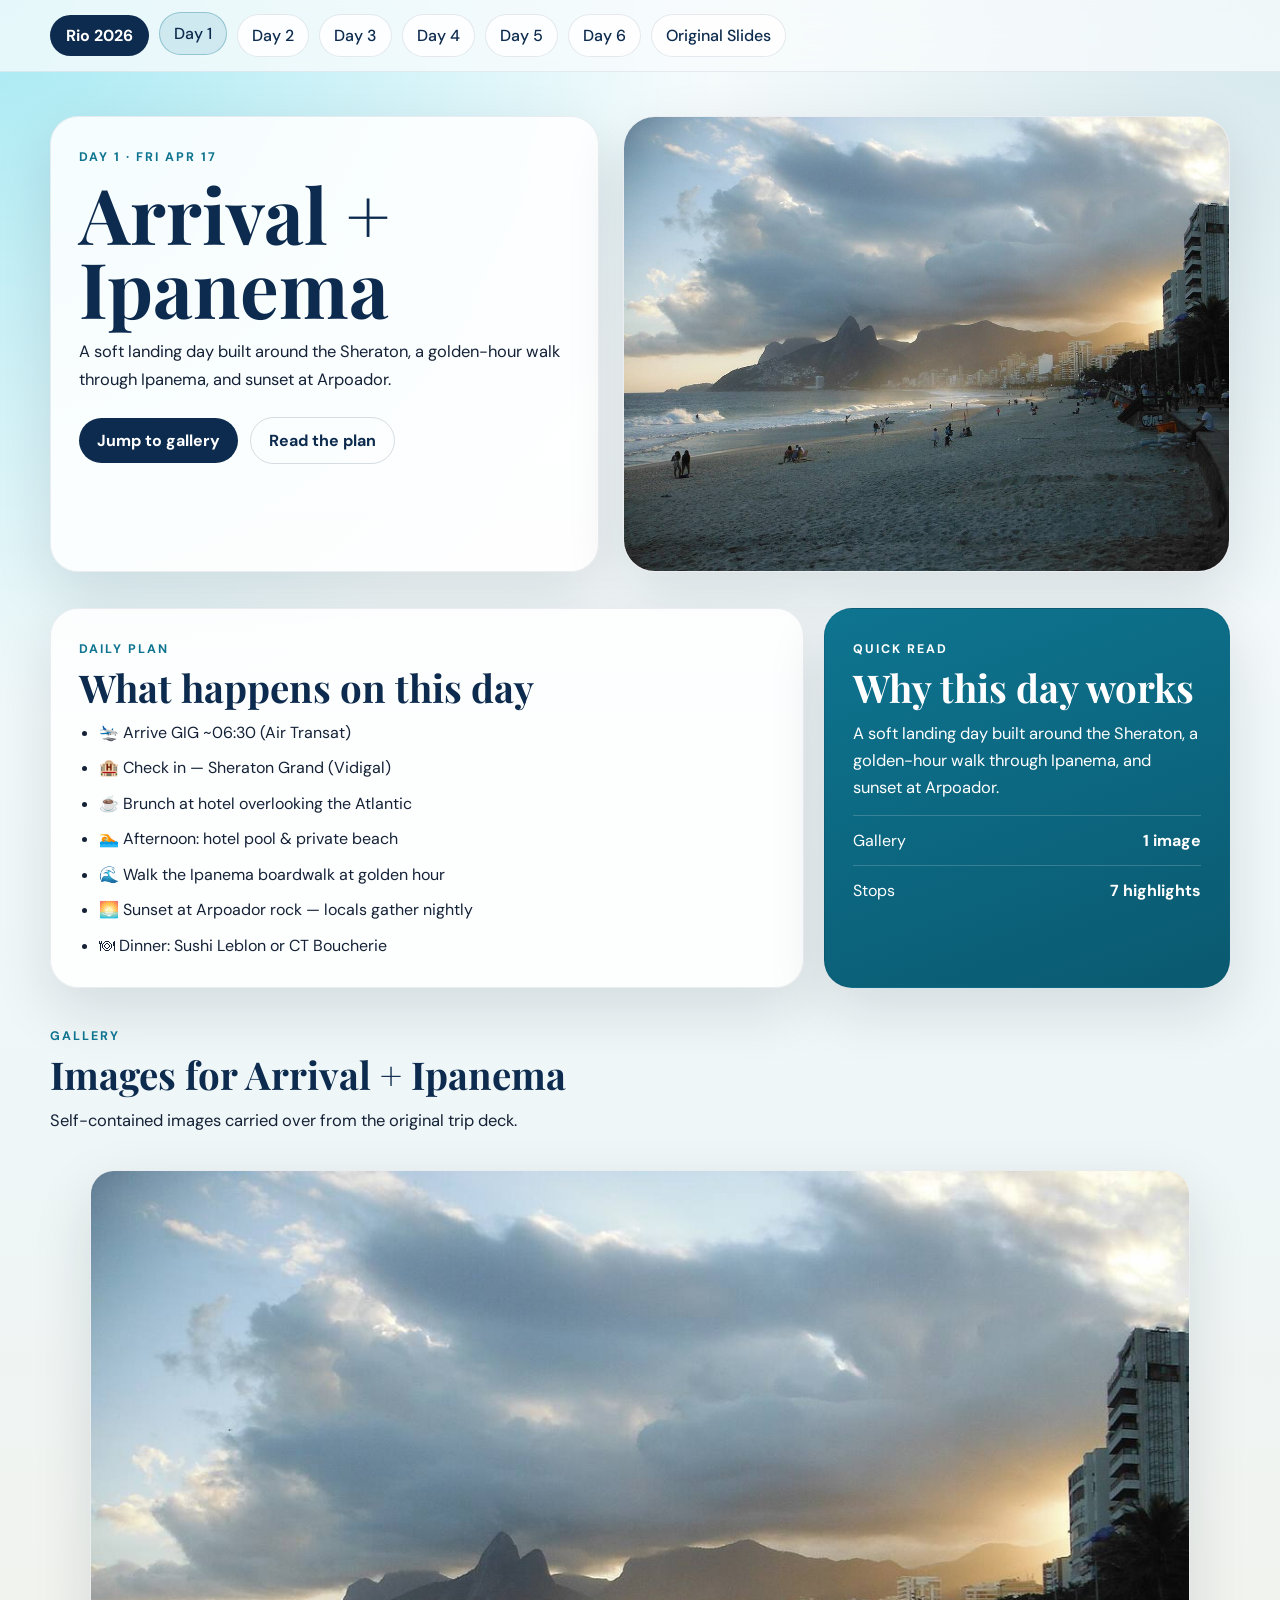
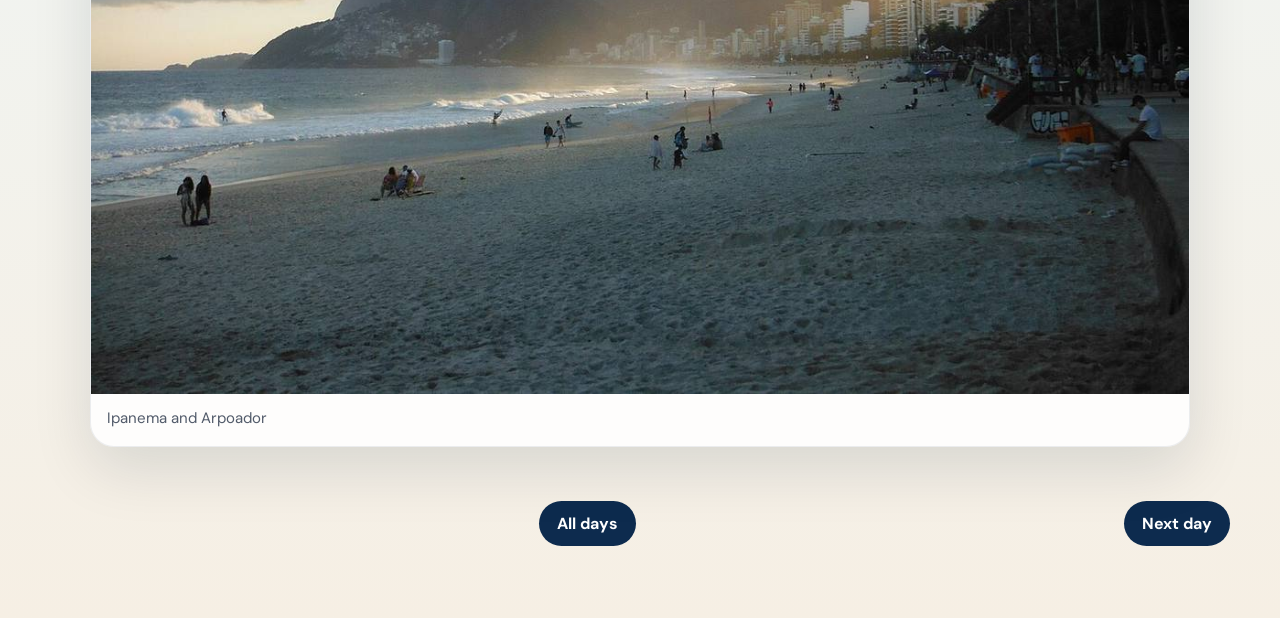
==== day-1.html @ de583c16 "Turn the Rio site into a day-by-day itinerary" ====
<!doctype html>
<html lang="en">
<head>
  <meta charset="utf-8">
  <meta name="viewport" content="width=device-width, initial-scale=1">
  <title>Arrival + Ipanema · Rio 2026</title>
  <meta name="description" content="A soft landing day built around the Sheraton, a golden-hour walk through Ipanema, and sunset at Arpoador.">
  <link rel="preconnect" href="https://fonts.googleapis.com">
  <link rel="preconnect" href="https://fonts.gstatic.com" crossorigin>
  <link href="https://fonts.googleapis.com/css2?family=DM+Sans:wght@400;500;700&family=Playfair+Display:wght@600;700;800&display=swap" rel="stylesheet">
  <link rel="stylesheet" href="styles.css">
</head>
<body class="site-day">
  <header class="site-nav">
    <nav>
      <a href="index.html" class="nav-home">Rio 2026</a>
<a href="day-1.html" class="day-link active">Day 1</a>
<a href="day-2.html" class="day-link">Day 2</a>
<a href="day-3.html" class="day-link">Day 3</a>
<a href="day-4.html" class="day-link">Day 4</a>
<a href="day-5.html" class="day-link">Day 5</a>
<a href="day-6.html" class="day-link">Day 6</a>
<a href="slides.html" class="nav-ghost">Original Slides</a>
    </nav>
  </header>

  <main>
    <section class="hero hero-day reveal">
      <div class="hero-copy">
        <div class="eyebrow">Day 1 · Fri Apr 17</div>
        <h1>Arrival + Ipanema</h1>
        <p>A soft landing day built around the Sheraton, a golden-hour walk through Ipanema, and sunset at Arpoador.</p>
        <div class="hero-actions">
          <a href="#gallery" class="btn-primary">Jump to gallery</a>
          <a href="#plan" class="btn-secondary">Read the plan</a>
        </div>
      </div>
      <div class="hero-panel">
        <img src="[data-uri]" alt="Arrival + Ipanema">
      </div>
    </section>

    <section class="content-grid">
      <article class="detail-card reveal" id="plan">
        <div class="eyebrow">Daily plan</div>
        <h2>What happens on this day</h2>
        <ul class="detail-list">
          <li>🛬 Arrive GIG ~06:30 (Air Transat)</li><li>🏨 Check in — Sheraton Grand (Vidigal)</li><li>☕ Brunch at hotel overlooking the Atlantic</li><li>🏊 Afternoon: hotel pool &amp; private beach</li><li>🌊 Walk the Ipanema boardwalk at golden hour</li><li>🌅 Sunset at Arpoador rock — locals gather nightly</li><li>🍽 Dinner: Sushi Leblon or CT Boucherie</li>
        </ul>
      </article>

      <aside class="detail-card reveal accent-card">
        <div class="eyebrow">Quick read</div>
        <h2>Why this day works</h2>
        <p>A soft landing day built around the Sheraton, a golden-hour walk through Ipanema, and sunset at Arpoador.</p>
        <div class="stat-row">
          <span class="stat-label">Gallery</span>
          <strong>1 image</strong>
        </div>
        <div class="stat-row">
          <span class="stat-label">Stops</span>
          <strong>7 highlights</strong>
        </div>
      </aside>
    </section>

    <section class="section-head reveal" id="gallery">
      <div class="eyebrow">Gallery</div>
      <h2>Images for Arrival + Ipanema</h2>
      <p>Self-contained images carried over from the original trip deck.</p>
    </section>

    <section class="gallery-grid">
      
      <figure class="gallery-card reveal">
        <img src="[data-uri]" alt="Ipanema and Arpoador">
        <figcaption>Ipanema and Arpoador</figcaption>
      </figure>

    </section>

    <section class="pager">
      <span></span>
      <a href="index.html" class="pager-link">All days</a>
      <a href="day-2.html" class="pager-link">Next day</a>
    </section>
  </main>
</body>
</html>
---- styles.css ----
:root {
  --navy: #0d2b4e;
  --teal: #0e7490;
  --lt-teal: #9ee7f2;
  --sand: #f6efe4;
  --mist: #d9ecf2;
  --ink: #142136;
  --white: #ffffff;
  --line: rgba(13, 43, 78, 0.12);
  --shadow: 0 22px 60px rgba(7, 25, 44, 0.12);
}

* {
  box-sizing: border-box;
}

html {
  scroll-behavior: smooth;
}

body {
  margin: 0;
  font-family: "DM Sans", sans-serif;
  color: var(--ink);
  background:
    radial-gradient(circle at top left, rgba(158, 231, 242, 0.9), transparent 28%),
    radial-gradient(circle at top right, rgba(14, 116, 144, 0.15), transparent 24%),
    linear-gradient(180deg, #f8fcfd 0%, #eef6f7 52%, #f6efe4 100%);
}

img {
  display: block;
  max-width: 100%;
}

a {
  color: inherit;
  text-decoration: none;
}

main {
  width: min(1180px, calc(100vw - 32px));
  margin: 0 auto;
  padding: 24px 0 72px;
}

.site-nav {
  position: sticky;
  top: 0;
  z-index: 10;
  backdrop-filter: blur(18px);
  background: rgba(248, 252, 253, 0.78);
  border-bottom: 1px solid rgba(13, 43, 78, 0.08);
}

.site-nav nav {
  width: min(1180px, calc(100vw - 32px));
  margin: 0 auto;
  padding: 14px 0;
  display: flex;
  flex-wrap: wrap;
  gap: 10px;
  align-items: center;
}

.nav-home,
.day-link,
.nav-ghost,
.btn-primary,
.btn-secondary,
.pager-link {
  border-radius: 999px;
  transition: transform 180ms ease, background 180ms ease, color 180ms ease, border-color 180ms ease;
}

.nav-home {
  padding: 10px 16px;
  background: var(--navy);
  color: var(--white);
  font-weight: 700;
}

.day-link,
.nav-ghost {
  padding: 10px 14px;
  border: 1px solid rgba(13, 43, 78, 0.1);
  background: rgba(255, 255, 255, 0.8);
  color: var(--navy);
  font-weight: 500;
}

.day-link.active,
.day-link:hover,
.nav-ghost:hover,
.btn-primary:hover,
.btn-secondary:hover,
.pager-link:hover,
.excursion-card:hover {
  transform: translateY(-2px);
}

.day-link.active {
  background: rgba(14, 116, 144, 0.12);
  border-color: rgba(14, 116, 144, 0.32);
}

.hero {
  display: grid;
  gap: 24px;
  align-items: stretch;
  margin: 20px 0 36px;
}

.hero-home {
  grid-template-columns: minmax(0, 1.1fr) minmax(320px, 0.9fr);
}

.hero-day {
  grid-template-columns: minmax(0, 0.95fr) minmax(320px, 1.05fr);
}

.hero-copy,
.hero-panel,
.detail-card,
.excursion-card,
.gallery-card {
  background: rgba(255, 255, 255, 0.86);
  border: 1px solid rgba(13, 43, 78, 0.08);
  box-shadow: var(--shadow);
}

.hero-copy,
.detail-card {
  border-radius: 28px;
  padding: 28px;
}

.hero-panel {
  border-radius: 32px;
  overflow: hidden;
  min-height: 320px;
}

.hero-panel img {
  width: 100%;
  height: 100%;
  object-fit: cover;
}

.eyebrow {
  display: inline-block;
  margin-bottom: 12px;
  font-size: 0.78rem;
  letter-spacing: 0.16em;
  text-transform: uppercase;
  color: var(--teal);
  font-weight: 700;
}

h1,
h2 {
  margin: 0 0 14px;
  font-family: "Playfair Display", serif;
  color: var(--navy);
  line-height: 0.96;
}

h1 {
  font-size: clamp(2.8rem, 6vw, 5.8rem);
}

h2 {
  font-size: clamp(2rem, 3vw, 3rem);
}

p {
  margin: 0;
  line-height: 1.65;
  font-size: 1.03rem;
}

.hero-actions,
.card-meta,
.pager {
  display: flex;
  flex-wrap: wrap;
  gap: 12px;
  align-items: center;
}

.hero-actions {
  margin-top: 24px;
}

.btn-primary,
.btn-secondary,
.pager-link {
  padding: 12px 18px;
  font-weight: 700;
}

.btn-primary,
.pager-link {
  background: var(--navy);
  color: var(--white);
}

.btn-secondary {
  background: transparent;
  color: var(--navy);
  border: 1px solid rgba(13, 43, 78, 0.16);
}

.section-head {
  margin: 24px 0 20px;
  max-width: 780px;
}

.excursion-grid {
  display: grid;
  gap: 18px;
}

.excursion-card {
  display: grid;
  grid-template-columns: minmax(260px, 0.78fr) minmax(0, 1.22fr);
  border-radius: 26px;
  overflow: hidden;
}

.card-media {
  min-height: 280px;
}

.card-media img {
  width: 100%;
  height: 100%;
  object-fit: cover;
}

.card-copy {
  padding: 24px;
  display: grid;
  gap: 14px;
}

.card-copy h2 {
  font-size: clamp(1.8rem, 2vw, 2.5rem);
  margin-bottom: 0;
}

.preview-list,
.detail-list {
  margin: 0;
  padding-left: 20px;
  display: grid;
  gap: 10px;
  line-height: 1.6;
}

.preview-list {
  color: rgba(20, 33, 54, 0.85);
}

.card-meta {
  justify-content: space-between;
  font-size: 0.95rem;
  font-weight: 600;
  color: var(--teal);
}

.content-grid {
  display: grid;
  grid-template-columns: minmax(0, 1.3fr) minmax(280px, 0.7fr);
  gap: 20px;
  margin: 24px 0 36px;
}

.accent-card {
  background:
    linear-gradient(160deg, rgba(14, 116, 144, 0.96), rgba(9, 88, 110, 0.96)),
    var(--teal);
  color: var(--white);
}

.accent-card h2,
.accent-card .eyebrow,
.accent-card .stat-label {
  color: var(--white);
}

.stat-row {
  display: flex;
  justify-content: space-between;
  align-items: center;
  padding-top: 14px;
  margin-top: 14px;
  border-top: 1px solid rgba(255, 255, 255, 0.18);
}

.gallery-grid {
  display: grid;
  grid-template-columns: repeat(auto-fit, minmax(280px, 1fr));
  gap: 18px;
}

.gallery-card {
  border-radius: 24px;
  overflow: hidden;
}

.gallery-card img {
  width: 100%;
  aspect-ratio: 4 / 3;
  object-fit: cover;
}

.gallery-card figcaption {
  padding: 14px 16px 18px;
  font-size: 0.94rem;
  color: rgba(20, 33, 54, 0.74);
}

.pager {
  justify-content: space-between;
  margin-top: 38px;
}

.reveal {
  animation: reveal-up 700ms ease both;
}

@keyframes reveal-up {
  from {
    opacity: 0;
    transform: translateY(18px);
  }
  to {
    opacity: 1;
    transform: translateY(0);
  }
}

@media (max-width: 920px) {
  .hero-home,
  .hero-day,
  .content-grid,
  .excursion-card {
    grid-template-columns: 1fr;
  }

  .hero-panel,
  .card-media {
    min-height: 240px;
  }

  h1 {
    font-size: clamp(2.4rem, 11vw, 4rem);
  }
}

@media (max-width: 640px) {
  main,
  .site-nav nav {
    width: min(100vw - 20px, 1180px);
  }

  .hero-copy,
  .detail-card,
  .card-copy {
    padding: 20px;
  }

  .site-nav nav {
    gap: 8px;
  }

  .nav-home,
  .day-link,
  .nav-ghost {
    padding: 9px 12px;
    font-size: 0.92rem;
  }
}
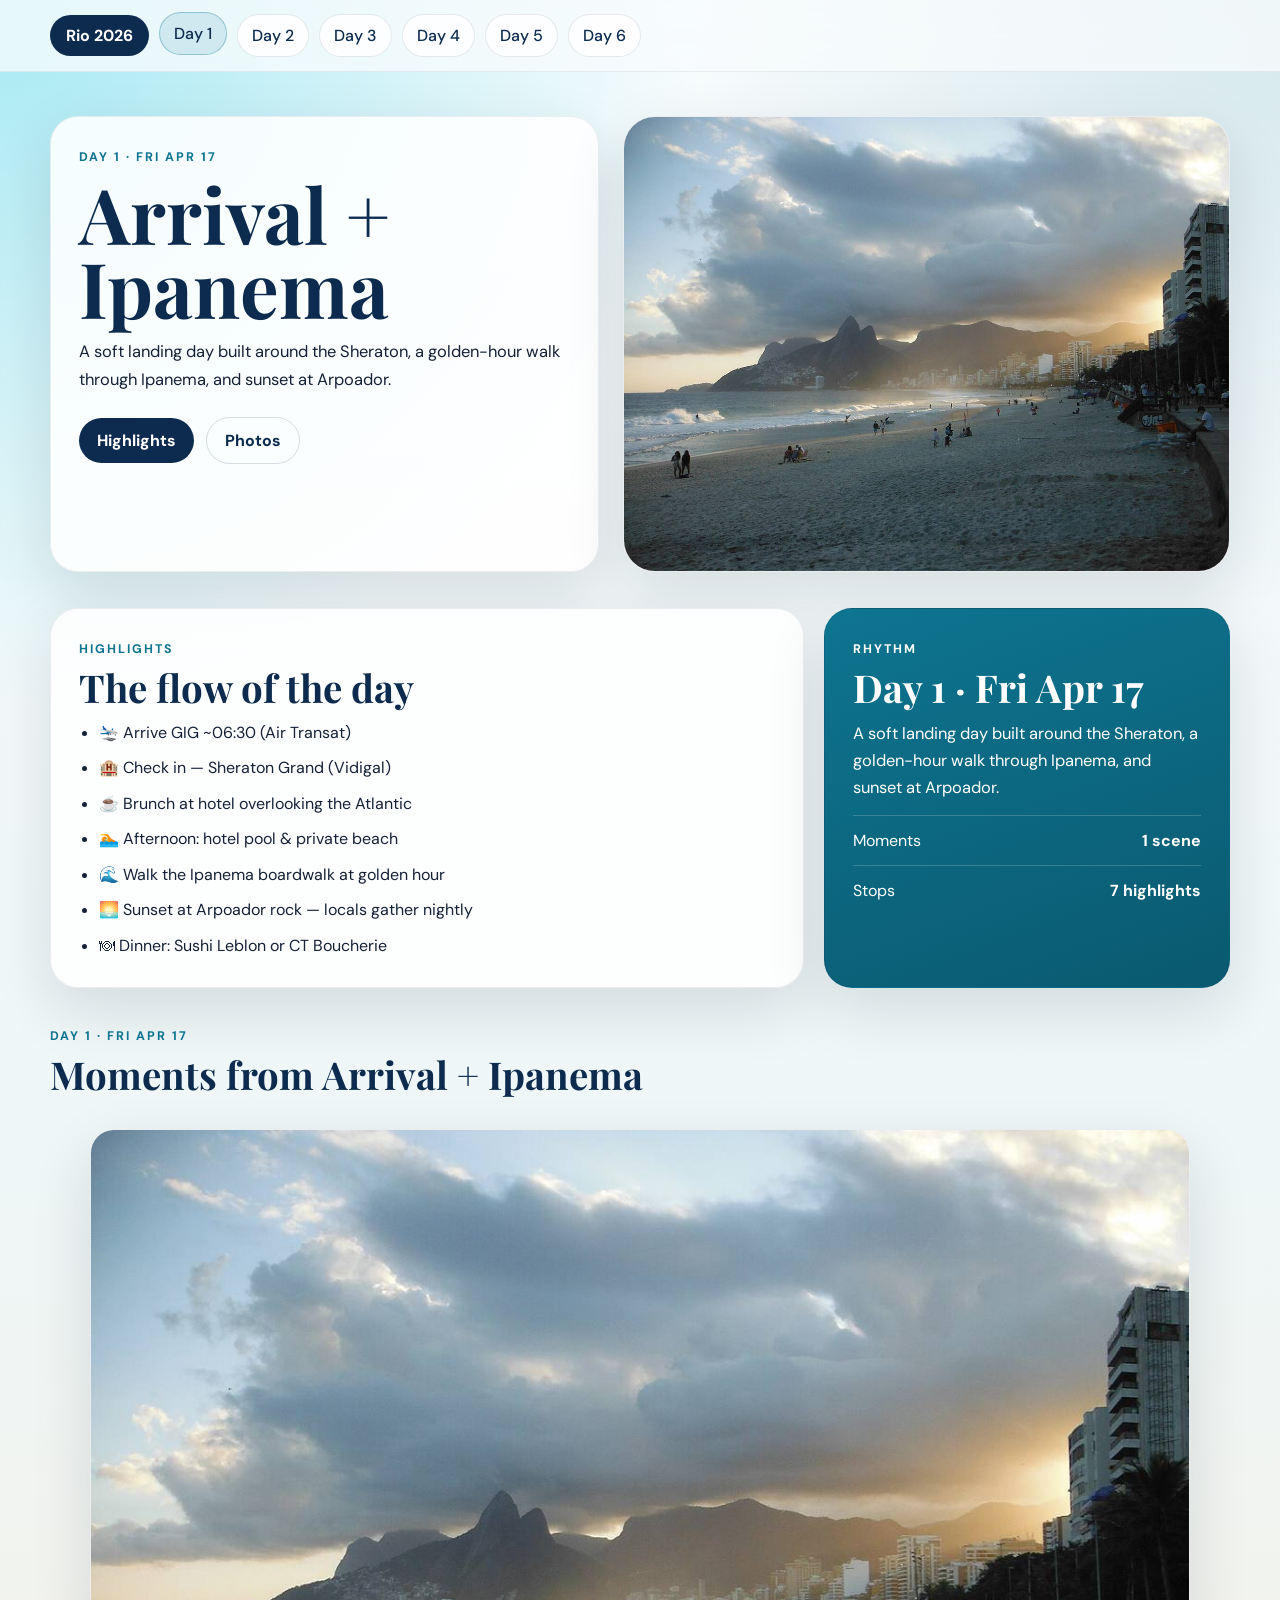
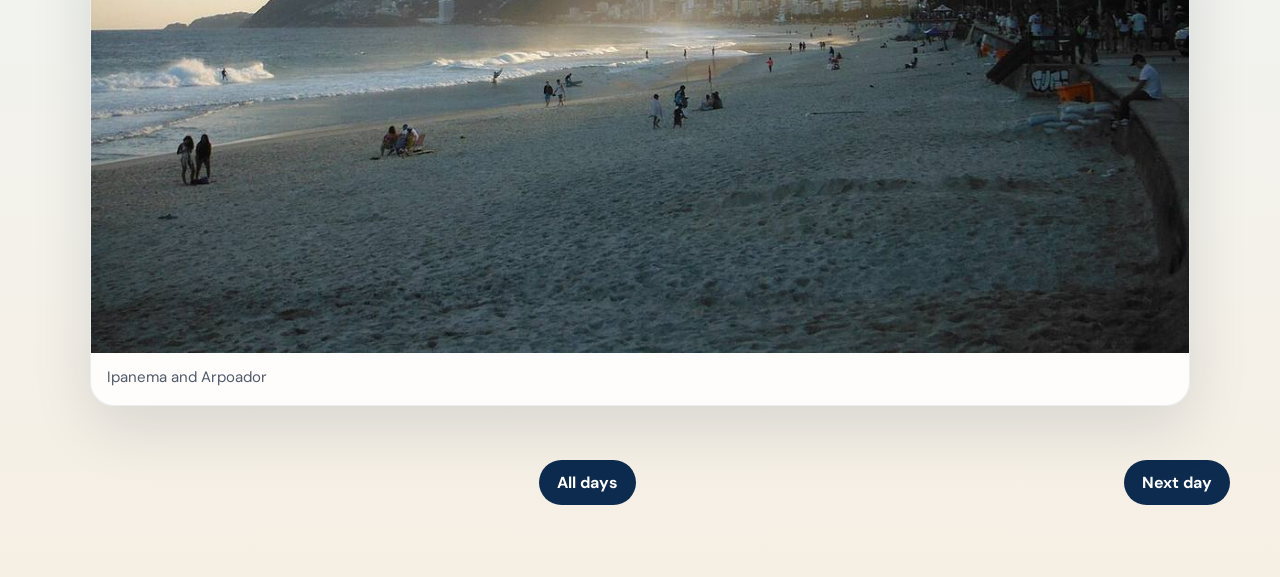
==== commit 719d8408: "Tighten the itinerary site copy" ====
--- a/day-1.html
+++ b/day-1.html
@@ -20,7 +20,6 @@
 <a href="day-4.html" class="day-link">Day 4</a>
 <a href="day-5.html" class="day-link">Day 5</a>
 <a href="day-6.html" class="day-link">Day 6</a>
-<a href="slides.html" class="nav-ghost">Original Slides</a>
     </nav>
   </header>
 
@@ -31,8 +30,8 @@
         <h1>Arrival + Ipanema</h1>
         <p>A soft landing day built around the Sheraton, a golden-hour walk through Ipanema, and sunset at Arpoador.</p>
         <div class="hero-actions">
-          <a href="#gallery" class="btn-primary">Jump to gallery</a>
-          <a href="#plan" class="btn-secondary">Read the plan</a>
+          <a href="#plan" class="btn-primary">Highlights</a>
+          <a href="#gallery" class="btn-secondary">Photos</a>
         </div>
       </div>
       <div class="hero-panel">
@@ -42,20 +41,20 @@
 
     <section class="content-grid">
       <article class="detail-card reveal" id="plan">
-        <div class="eyebrow">Daily plan</div>
-        <h2>What happens on this day</h2>
+        <div class="eyebrow">Highlights</div>
+        <h2>The flow of the day</h2>
         <ul class="detail-list">
           <li>🛬 Arrive GIG ~06:30 (Air Transat)</li><li>🏨 Check in — Sheraton Grand (Vidigal)</li><li>☕ Brunch at hotel overlooking the Atlantic</li><li>🏊 Afternoon: hotel pool &amp; private beach</li><li>🌊 Walk the Ipanema boardwalk at golden hour</li><li>🌅 Sunset at Arpoador rock — locals gather nightly</li><li>🍽 Dinner: Sushi Leblon or CT Boucherie</li>
         </ul>
       </article>
 
       <aside class="detail-card reveal accent-card">
-        <div class="eyebrow">Quick read</div>
-        <h2>Why this day works</h2>
+        <div class="eyebrow">Rhythm</div>
+        <h2>Day 1 · Fri Apr 17</h2>
         <p>A soft landing day built around the Sheraton, a golden-hour walk through Ipanema, and sunset at Arpoador.</p>
         <div class="stat-row">
-          <span class="stat-label">Gallery</span>
-          <strong>1 image</strong>
+          <span class="stat-label">Moments</span>
+          <strong>1 scene</strong>
         </div>
         <div class="stat-row">
           <span class="stat-label">Stops</span>
@@ -65,9 +64,8 @@
     </section>
 
     <section class="section-head reveal" id="gallery">
-      <div class="eyebrow">Gallery</div>
-      <h2>Images for Arrival + Ipanema</h2>
-      <p>Self-contained images carried over from the original trip deck.</p>
+      <div class="eyebrow">Day 1 · Fri Apr 17</div>
+      <h2>Moments from Arrival + Ipanema</h2>
     </section>
 
     <section class="gallery-grid">
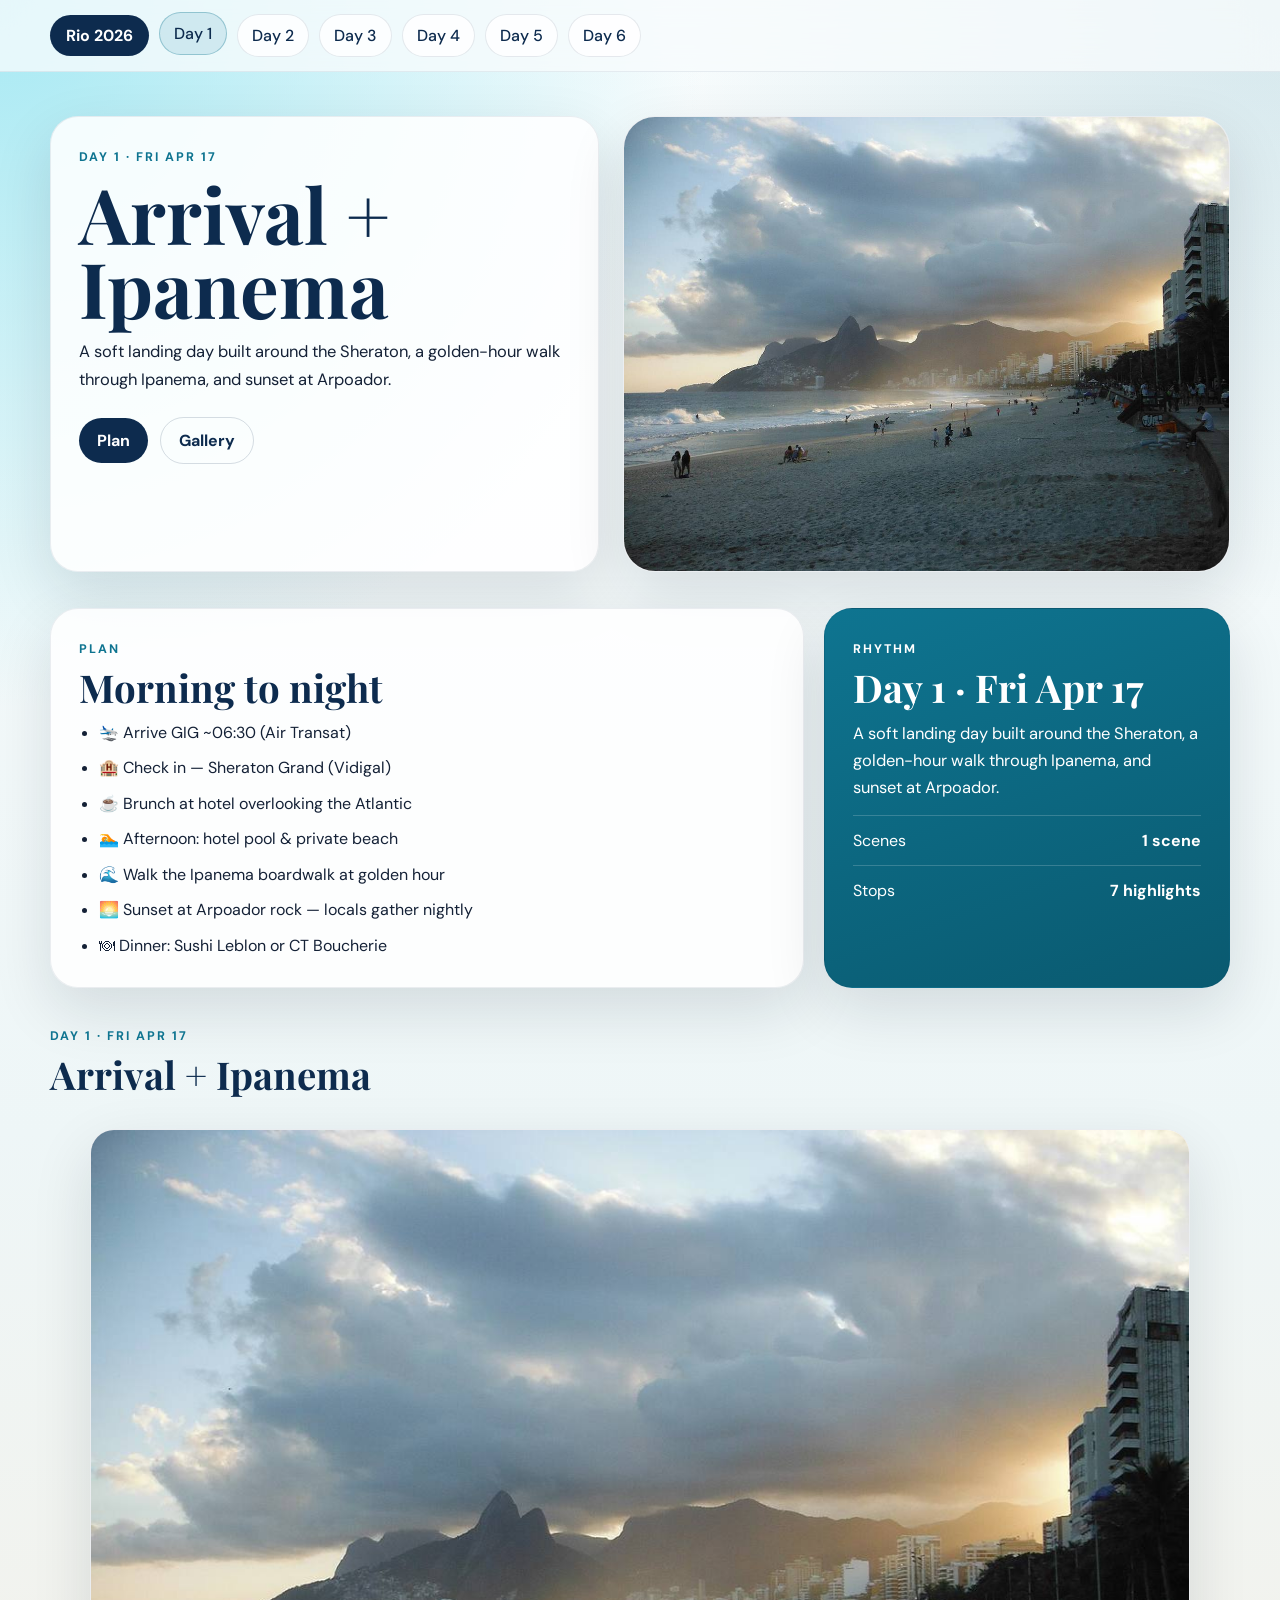
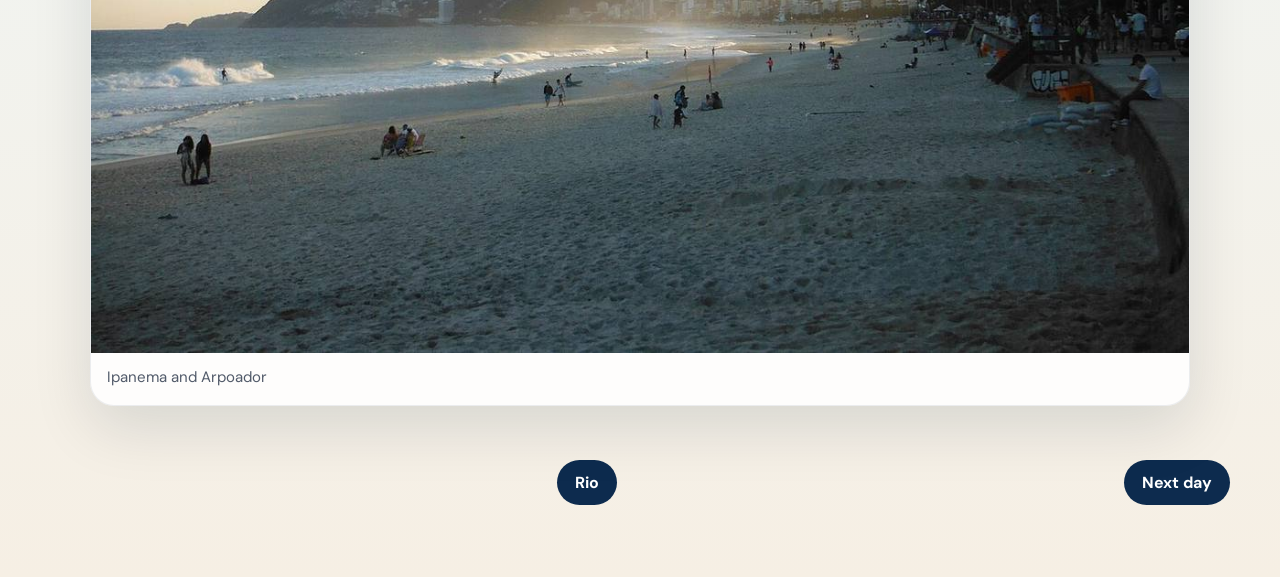
==== commit b9a7d863: "Remove remaining self-descriptive copy" ====
--- a/day-1.html
+++ b/day-1.html
@@ -3,7 +3,7 @@
 <head>
   <meta charset="utf-8">
   <meta name="viewport" content="width=device-width, initial-scale=1">
-  <title>Arrival + Ipanema · Rio 2026</title>
+  <title>Arrival + Ipanema · Rio de Janeiro</title>
   <meta name="description" content="A soft landing day built around the Sheraton, a golden-hour walk through Ipanema, and sunset at Arpoador.">
   <link rel="preconnect" href="https://fonts.googleapis.com">
   <link rel="preconnect" href="https://fonts.gstatic.com" crossorigin>
@@ -30,8 +30,8 @@
         <h1>Arrival + Ipanema</h1>
         <p>A soft landing day built around the Sheraton, a golden-hour walk through Ipanema, and sunset at Arpoador.</p>
         <div class="hero-actions">
-          <a href="#plan" class="btn-primary">Highlights</a>
-          <a href="#gallery" class="btn-secondary">Photos</a>
+          <a href="#plan" class="btn-primary">Plan</a>
+          <a href="#gallery" class="btn-secondary">Gallery</a>
         </div>
       </div>
       <div class="hero-panel">
@@ -41,8 +41,8 @@
 
     <section class="content-grid">
       <article class="detail-card reveal" id="plan">
-        <div class="eyebrow">Highlights</div>
-        <h2>The flow of the day</h2>
+        <div class="eyebrow">Plan</div>
+        <h2>Morning to night</h2>
         <ul class="detail-list">
           <li>🛬 Arrive GIG ~06:30 (Air Transat)</li><li>🏨 Check in — Sheraton Grand (Vidigal)</li><li>☕ Brunch at hotel overlooking the Atlantic</li><li>🏊 Afternoon: hotel pool &amp; private beach</li><li>🌊 Walk the Ipanema boardwalk at golden hour</li><li>🌅 Sunset at Arpoador rock — locals gather nightly</li><li>🍽 Dinner: Sushi Leblon or CT Boucherie</li>
         </ul>
@@ -53,7 +53,7 @@
         <h2>Day 1 · Fri Apr 17</h2>
         <p>A soft landing day built around the Sheraton, a golden-hour walk through Ipanema, and sunset at Arpoador.</p>
         <div class="stat-row">
-          <span class="stat-label">Moments</span>
+          <span class="stat-label">Scenes</span>
           <strong>1 scene</strong>
         </div>
         <div class="stat-row">
@@ -65,7 +65,7 @@
 
     <section class="section-head reveal" id="gallery">
       <div class="eyebrow">Day 1 · Fri Apr 17</div>
-      <h2>Moments from Arrival + Ipanema</h2>
+      <h2>Arrival + Ipanema</h2>
     </section>
 
     <section class="gallery-grid">
@@ -79,7 +79,7 @@
 
     <section class="pager">
       <span></span>
-      <a href="index.html" class="pager-link">All days</a>
+      <a href="index.html" class="pager-link">Rio</a>
       <a href="day-2.html" class="pager-link">Next day</a>
     </section>
   </main>
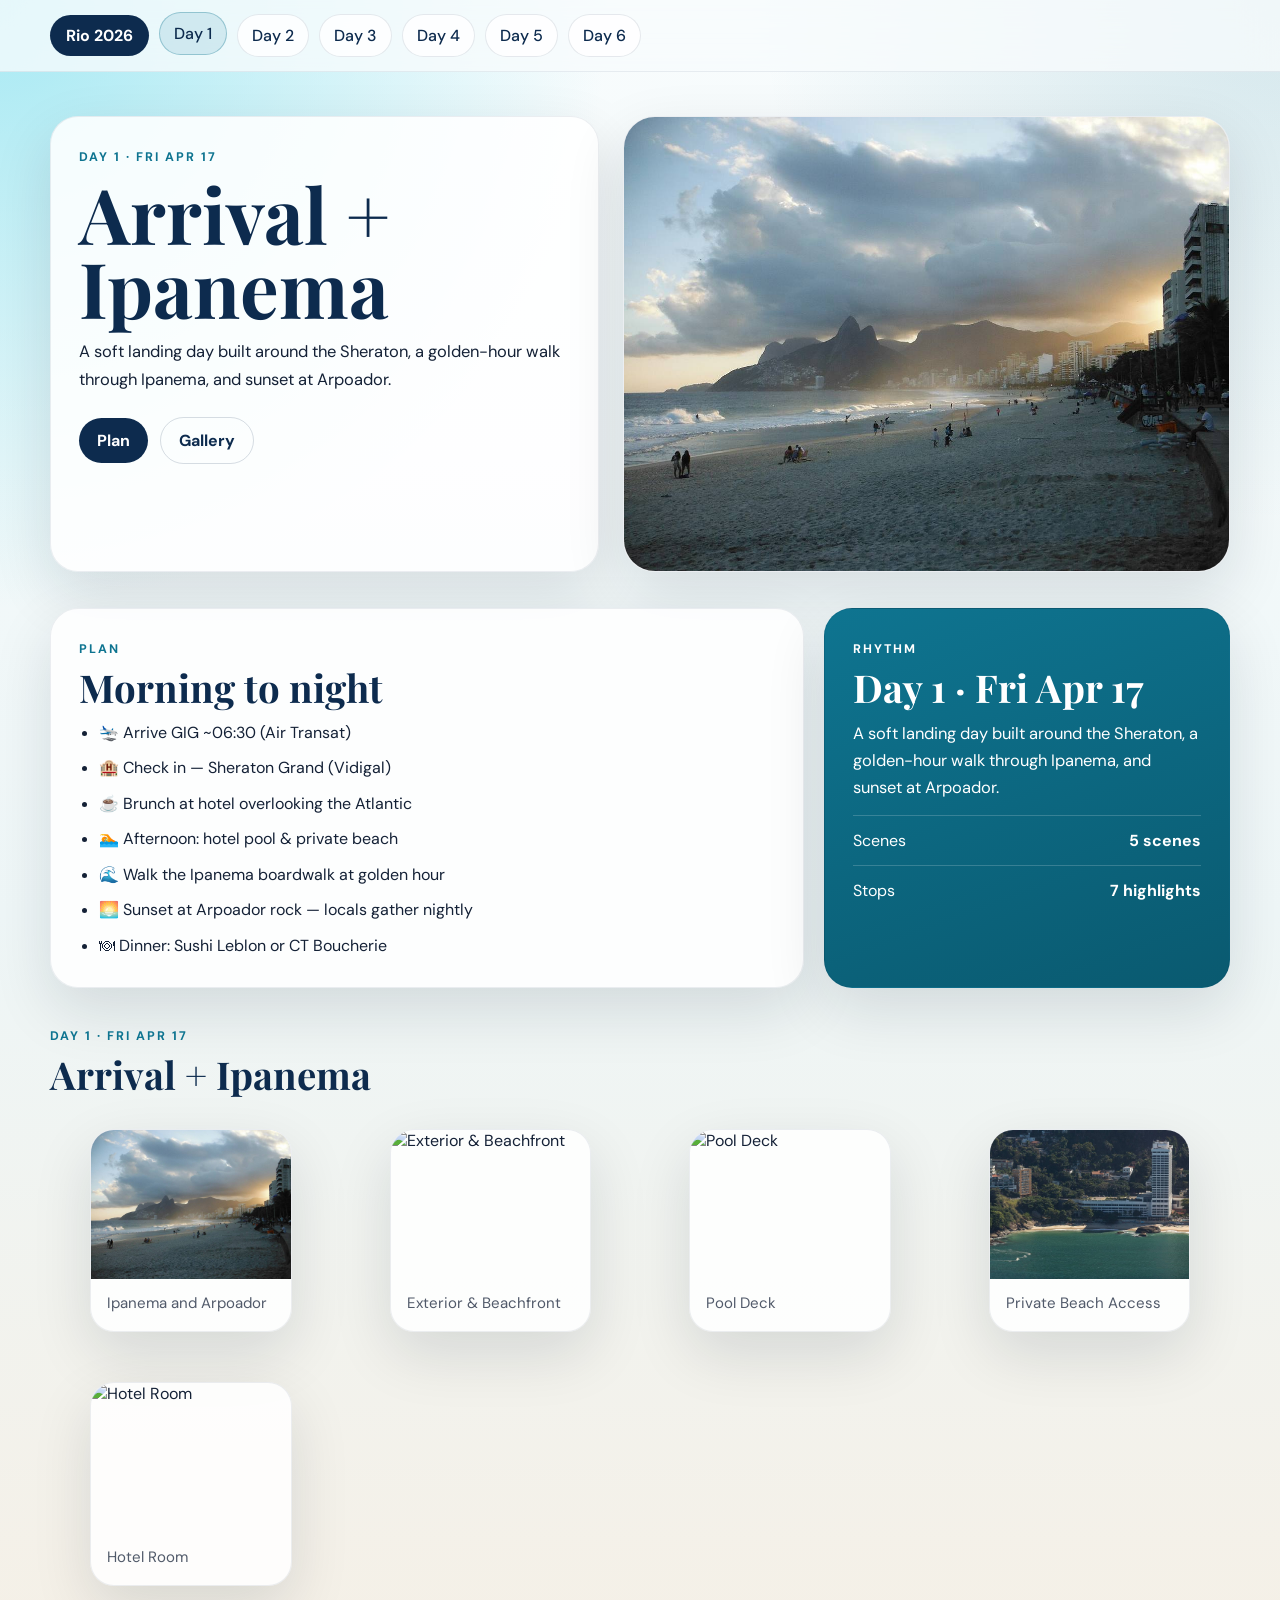
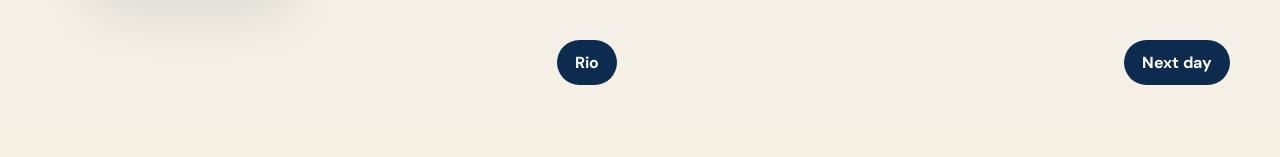
==== commit 5484f9ad: "Refine excursion galleries" ====
--- a/day-1.html
+++ b/day-1.html
@@ -54,7 +54,7 @@
         <p>A soft landing day built around the Sheraton, a golden-hour walk through Ipanema, and sunset at Arpoador.</p>
         <div class="stat-row">
           <span class="stat-label">Scenes</span>
-          <strong>1 scene</strong>
+          <strong>5 scenes</strong>
         </div>
         <div class="stat-row">
           <span class="stat-label">Stops</span>
@@ -75,6 +75,26 @@
         <figcaption>Ipanema and Arpoador</figcaption>
       </figure>
 
+      <figure class="gallery-card reveal">
+        <img src="https://cache.marriott.com/is/image/marriotts7prod/si-riosi-exterior17997-32415:Classic-Hor?wid=1336&amp;fit=constrain" alt="Exterior &amp; Beachfront">
+        <figcaption>Exterior &amp; Beachfront</figcaption>
+      </figure>
+
+      <figure class="gallery-card reveal">
+        <img src="https://cache.marriott.com/is/image/marriotts7prod/si-riosi-exterior35471-16179:Classic-Hor?wid=1336&amp;fit=constrain" alt="Pool Deck">
+        <figcaption>Pool Deck</figcaption>
+      </figure>
+
+      <figure class="gallery-card reveal">
+        <img src="[data-uri]" alt="Private Beach Access">
+        <figcaption>Private Beach Access</figcaption>
+      </figure>
+
+      <figure class="gallery-card reveal">
+        <img src="https://cache.marriott.com/content/dam/marriott-renditions/RIOSI/riosi-room-8073-hor-clsc.jpg?output-quality=70&amp;interpolation=progressive-bilinear&amp;downsize=1336px:*" alt="Hotel Room">
+        <figcaption>Hotel Room</figcaption>
+      </figure>
+
     </section>
 
     <section class="pager">
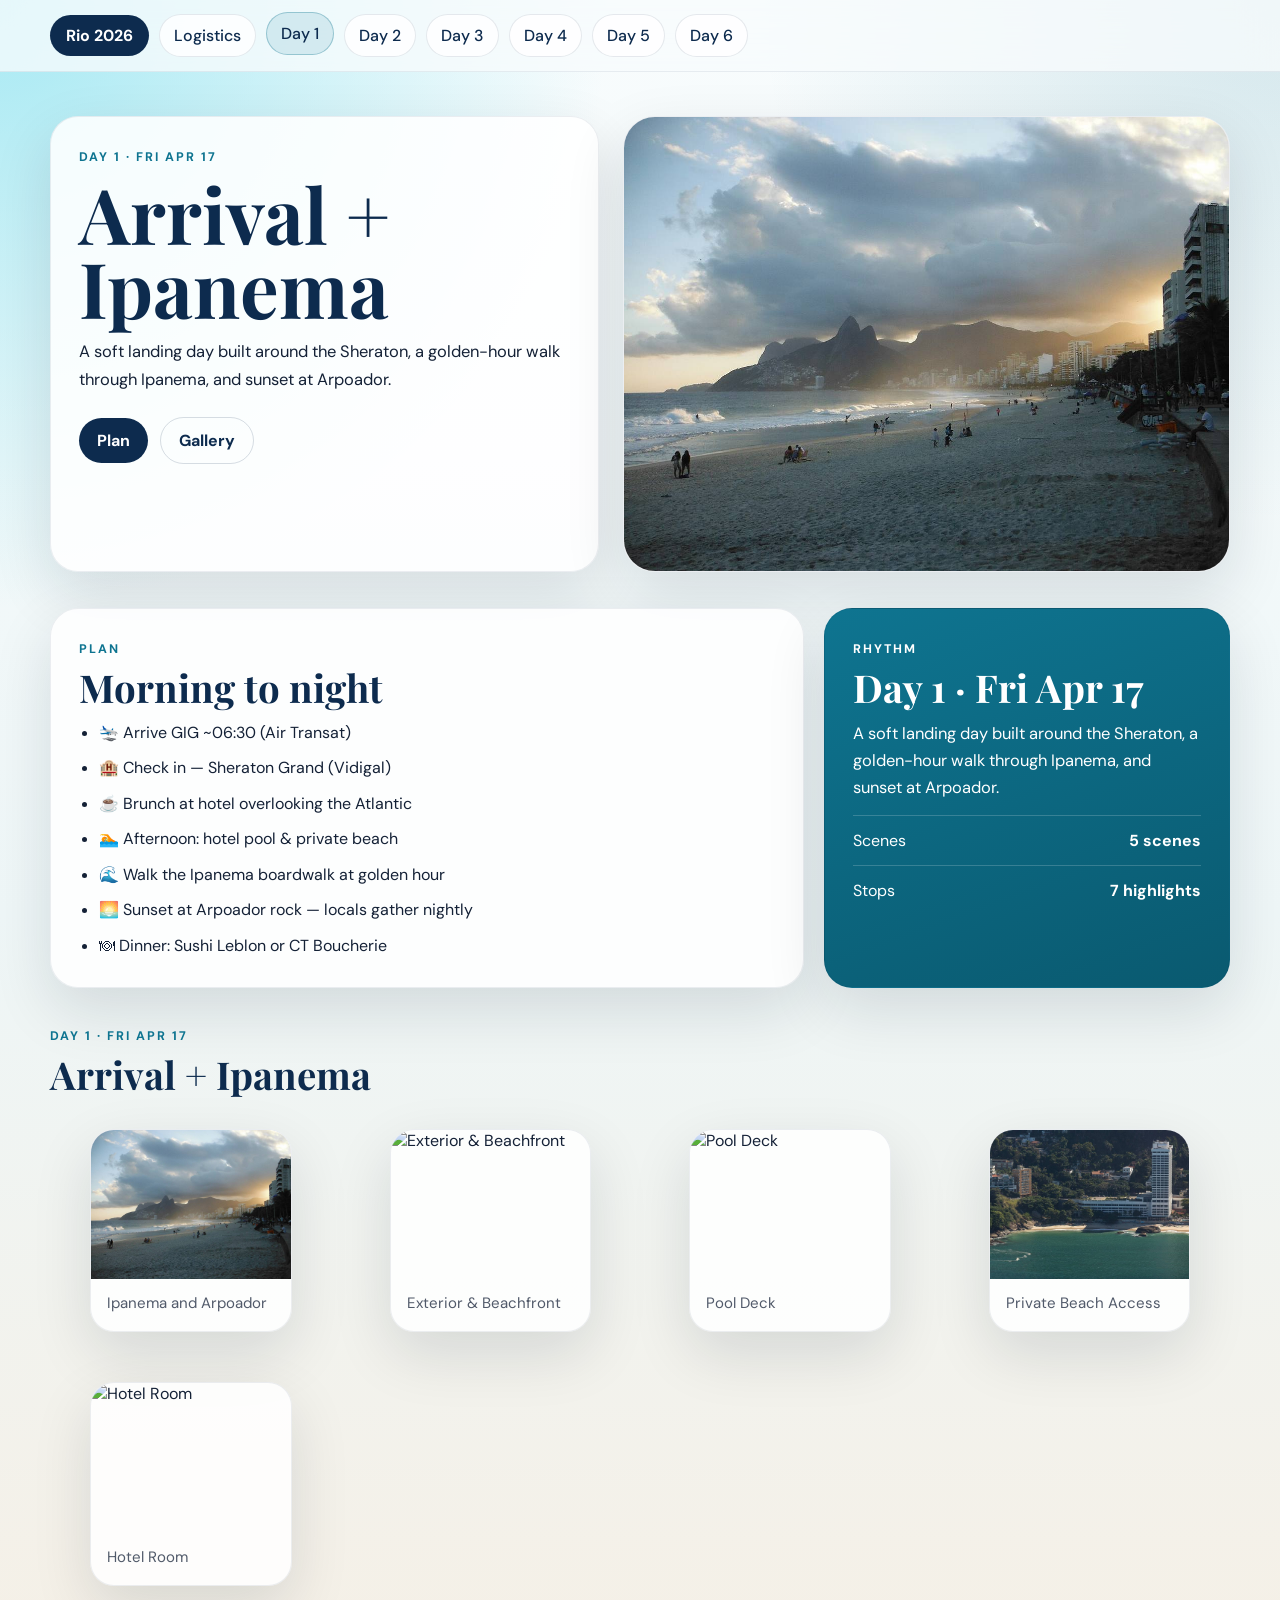
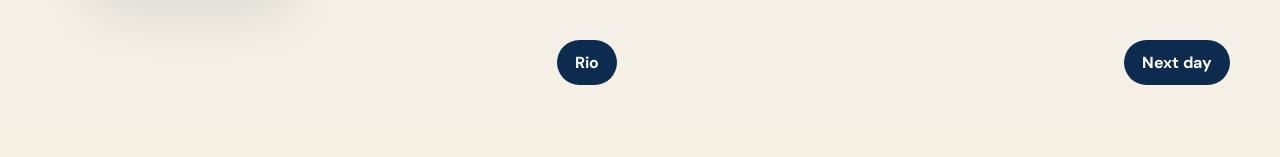
==== commit 97e94b09: "Add trip logistics page" ====
--- a/day-1.html
+++ b/day-1.html
@@ -5,6 +5,7 @@
   <meta name="viewport" content="width=device-width, initial-scale=1">
   <title>Arrival + Ipanema · Rio de Janeiro</title>
   <meta name="description" content="A soft landing day built around the Sheraton, a golden-hour walk through Ipanema, and sunset at Arpoador.">
+  <link rel="icon" href="data:image/svg+xml,%3Csvg xmlns=%22http://www.w3.org/2000/svg%22 viewBox=%220 0 100 100%22%3E%3Ctext y=%22.9em%22 font-size=%2290%22%3E%F0%9F%87%A7%F0%9F%87%B7%3C/text%3E%3C/svg%3E">
   <link rel="preconnect" href="https://fonts.googleapis.com">
   <link rel="preconnect" href="https://fonts.gstatic.com" crossorigin>
   <link href="https://fonts.googleapis.com/css2?family=DM+Sans:wght@400;500;700&family=Playfair+Display:wght@600;700;800&display=swap" rel="stylesheet">
@@ -14,6 +15,7 @@
   <header class="site-nav">
     <nav>
       <a href="index.html" class="nav-home">Rio 2026</a>
+<a href="logistics.html" class="day-link">Logistics</a>
 <a href="day-1.html" class="day-link active">Day 1</a>
 <a href="day-2.html" class="day-link">Day 2</a>
 <a href="day-3.html" class="day-link">Day 3</a>
--- a/styles.css
+++ b/styles.css
@@ -304,6 +304,69 @@
   gap: 18px;
 }
 
+.logistics-grid {
+  display: grid;
+  grid-template-columns: repeat(2, minmax(0, 1fr));
+  gap: 20px;
+  margin: 0 0 32px;
+}
+
+.flight-card {
+  padding-bottom: 22px;
+}
+
+.logistics-span {
+  grid-column: 1 / -1;
+}
+
+.table-wrap {
+  overflow-x: auto;
+}
+
+.flight-table {
+  width: 100%;
+  border-collapse: collapse;
+  margin-top: 14px;
+  min-width: 760px;
+}
+
+.flight-table th,
+.flight-table td {
+  padding: 14px 12px;
+  text-align: left;
+  border-bottom: 1px solid rgba(13, 43, 78, 0.08);
+  vertical-align: top;
+}
+
+.flight-table th {
+  font-size: 0.78rem;
+  letter-spacing: 0.08em;
+  text-transform: uppercase;
+  color: rgba(20, 33, 54, 0.56);
+}
+
+.flight-table td {
+  font-size: 0.95rem;
+}
+
+.flight-table tr.featured td {
+  background: rgba(14, 116, 144, 0.08);
+}
+
+.flight-date,
+.flight-time {
+  display: block;
+}
+
+.flight-date {
+  font-weight: 700;
+  color: var(--navy);
+}
+
+.flight-time {
+  color: rgba(20, 33, 54, 0.72);
+}
+
 .gallery-card {
   border-radius: 24px;
   overflow: hidden;
@@ -345,7 +408,8 @@
   .hero-home,
   .hero-day,
   .content-grid,
-  .excursion-card {
+  .excursion-card,
+  .logistics-grid {
     grid-template-columns: 1fr;
   }
 
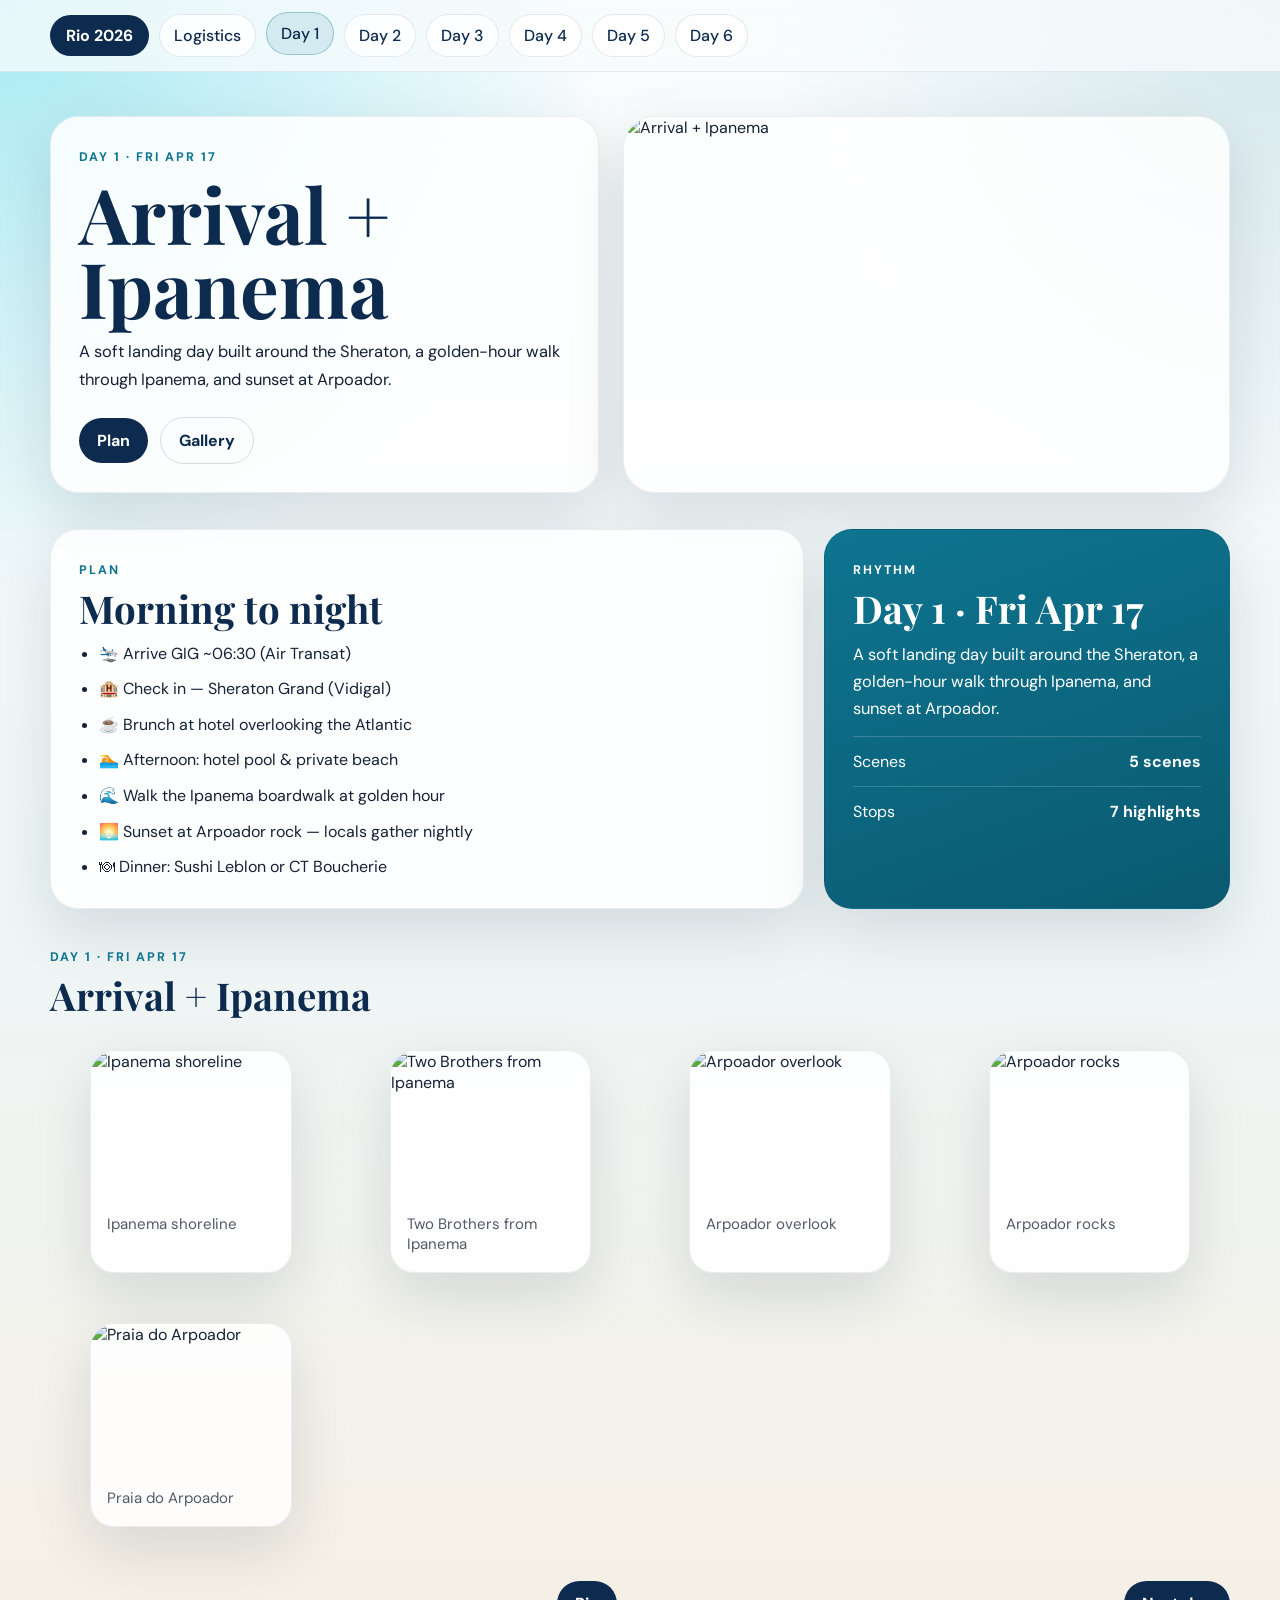
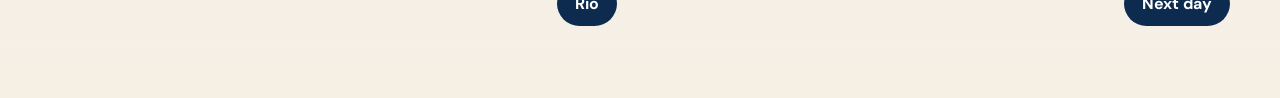
==== commit a384ef57: "Replace gallery filler with destination photos" ====
--- a/day-1.html
+++ b/day-1.html
@@ -5,6 +5,20 @@
   <meta name="viewport" content="width=device-width, initial-scale=1">
   <title>Arrival + Ipanema · Rio de Janeiro</title>
   <meta name="description" content="A soft landing day built around the Sheraton, a golden-hour walk through Ipanema, and sunset at Arpoador.">
+  
+  <link rel="canonical" href="https://dburkhardt.github.io/brazil2026/day-1.html">
+  <meta property="og:type" content="website">
+  <meta property="og:url" content="https://dburkhardt.github.io/brazil2026/day-1.html">
+  <meta property="og:title" content="Arrival + Ipanema · Rio de Janeiro">
+  <meta property="og:description" content="A soft landing day built around the Sheraton, a golden-hour walk through Ipanema, and sunset at Arpoador.">
+  <meta property="og:image" content="https://dburkhardt.github.io/brazil2026/social-share.jpg">
+  <meta property="og:image:width" content="1200">
+  <meta property="og:image:height" content="630">
+  <meta property="og:image:alt" content="Rio de Janeiro beach and mountains">
+  <meta name="twitter:card" content="summary_large_image">
+  <meta name="twitter:title" content="Arrival + Ipanema · Rio de Janeiro">
+  <meta name="twitter:description" content="A soft landing day built around the Sheraton, a golden-hour walk through Ipanema, and sunset at Arpoador.">
+  <meta name="twitter:image" content="https://dburkhardt.github.io/brazil2026/social-share.jpg">
   <link rel="icon" href="data:image/svg+xml,%3Csvg xmlns=%22http://www.w3.org/2000/svg%22 viewBox=%220 0 100 100%22%3E%3Ctext y=%22.9em%22 font-size=%2290%22%3E%F0%9F%87%A7%F0%9F%87%B7%3C/text%3E%3C/svg%3E">
   <link rel="preconnect" href="https://fonts.googleapis.com">
   <link rel="preconnect" href="https://fonts.gstatic.com" crossorigin>
@@ -37,7 +51,7 @@
         </div>
       </div>
       <div class="hero-panel">
-        <img src="[data-uri]" alt="Arrival + Ipanema">
+        <img src="https://commons.wikimedia.org/wiki/Special:FilePath/Ipanema_Beach_Rio.jpg" alt="Arrival + Ipanema">
       </div>
     </section>
 
@@ -73,28 +87,28 @@
     <section class="gallery-grid">
       
       <figure class="gallery-card reveal">
-        <img src="[data-uri]" alt="Ipanema and Arpoador">
-        <figcaption>Ipanema and Arpoador</figcaption>
+        <img src="https://commons.wikimedia.org/wiki/Special:FilePath/Ipanema_Beach_Rio.jpg" alt="Ipanema shoreline">
+        <figcaption>Ipanema shoreline</figcaption>
       </figure>
 
       <figure class="gallery-card reveal">
-        <img src="https://cache.marriott.com/is/image/marriotts7prod/si-riosi-exterior17997-32415:Classic-Hor?wid=1336&amp;fit=constrain" alt="Exterior &amp; Beachfront">
-        <figcaption>Exterior &amp; Beachfront</figcaption>
+        <img src="https://commons.wikimedia.org/wiki/Special:FilePath/Ipanema_beach_02.jpg" alt="Two Brothers from Ipanema">
+        <figcaption>Two Brothers from Ipanema</figcaption>
       </figure>
 
       <figure class="gallery-card reveal">
-        <img src="https://cache.marriott.com/is/image/marriotts7prod/si-riosi-exterior35471-16179:Classic-Hor?wid=1336&amp;fit=constrain" alt="Pool Deck">
-        <figcaption>Pool Deck</figcaption>
+        <img src="https://commons.wikimedia.org/wiki/Special:FilePath/Arpoador_Rio_de_Janeiro.jpg" alt="Arpoador overlook">
+        <figcaption>Arpoador overlook</figcaption>
       </figure>
 
       <figure class="gallery-card reveal">
-        <img src="[data-uri]